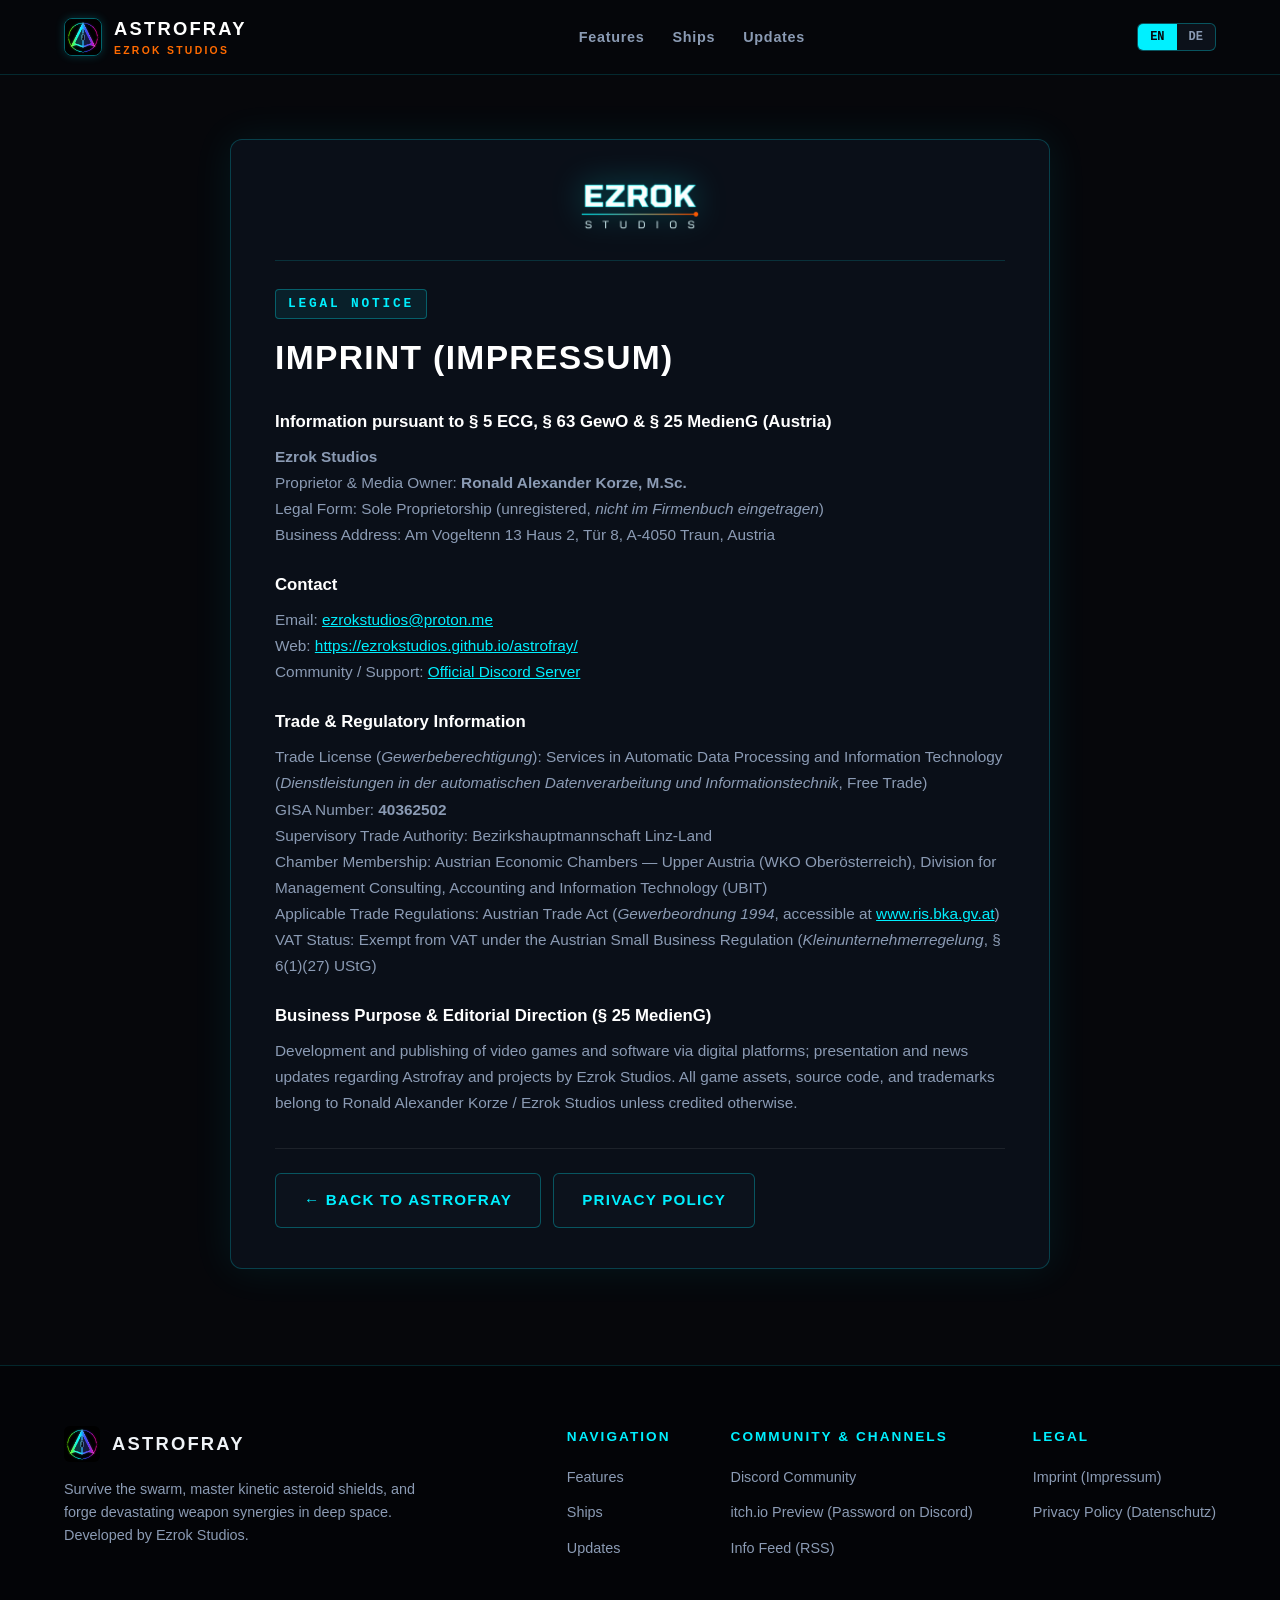
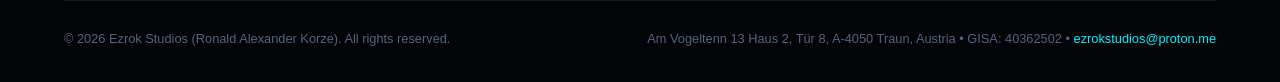
==== impressum.html @ 23296998 "update" ====
<!DOCTYPE html>
<html lang="en">
<head>
  <meta charset="UTF-8">
  <meta name="viewport" content="width=device-width, initial-scale=1.0">
  <title>Imprint (Impressum) | Astrofray — Ezrok Studios</title>

  <meta name="description" content="Legal Notice and Imprint (Impressum) for Astrofray and Ezrok Studios (Ronald Alexander Korze, M.Sc., Austria).">
  <meta name="author" content="Ezrok Studios">
  <meta name="robots" content="index, follow">
  <link rel="canonical" href="https://ezrokstudios.github.io/astrofray/impressum.html">
  <meta name="theme-color" content="#06070b">
  <meta name="color-scheme" content="dark">

  <meta http-equiv="Cache-Control" content="no-cache, no-store, must-revalidate">
  <meta http-equiv="Pragma" content="no-cache">
  <meta http-equiv="Expires" content="0">

  <link rel="icon" type="image/png" href="assets/favicon.png?v=0.4.3.2">
  <link rel="stylesheet" href="css/styles.css?v=0.4.3.2">
</head>
<body data-title-en="Imprint (Impressum) | Astrofray — Ezrok Studios" data-title-de="Impressum &amp; Offenlegung | Astrofray — Ezrok Studios">

  <div class="space-background"></div>
  <div class="grid-overlay"></div>

  <header class="navbar">
    <div class="container">
      <a href="index.html" class="nav-brand">
        <img src="assets/game-icon.png?v=0.4.3.2" alt="Astrofray Game Icon">
        <div class="brand-text">
          <span class="brand-title">Astrofray</span>
          <span class="brand-sub">Ezrok Studios</span>
        </div>
      </a>

      <nav aria-label="Main Navigation">
        <ul class="nav-links">
          <li><a href="index.html#features" data-i18n="nav_features">Features</a></li>
          <li><a href="index.html#ships" data-i18n="nav_ships">Ships</a></li>
          <li><a href="index.html#updates" data-i18n="nav_updates">Updates</a></li>
        </ul>
      </nav>

      <div class="nav-controls">
        <div class="lang-toggle" aria-label="Language selection">
          <button class="lang-btn active" data-lang="en">EN</button>
          <button class="lang-btn" data-lang="de">DE</button>
        </div>
      </div>
    </div>
  </header>

  <main class="legal-page">
    <div class="container">
      <div class="legal-card">
        <div class="legal-brand-header">
          <img src="assets/ezrok-studios-logo.png?v=0.4.3.2" alt="Ezrok Studios" class="legal-brand-logo">
        </div>

        <!-- English Imprint -->
        <article class="legal-doc" data-lang-block="en" lang="en">
          <div class="section-tag">Legal Notice</div>
          <h1>Imprint (Impressum)</h1>

          <h2>Information pursuant to § 5 ECG, § 63 GewO &amp; § 25 MedienG (Austria)</h2>
          <p><strong>Ezrok Studios</strong><br>
          Proprietor &amp; Media Owner: <strong>Ronald Alexander Korze, M.Sc.</strong><br>
          Legal Form: Sole Proprietorship (unregistered, <em>nicht im Firmenbuch eingetragen</em>)<br>
          Business Address: Am Vogeltenn 13 Haus 2, Tür 8, A-4050 Traun, Austria</p>

          <h2>Contact</h2>
          <p>Email: <a href="mailto:ezrokstudios@proton.me">ezrokstudios@proton.me</a><br>
          Web: <a href="https://ezrokstudios.github.io/astrofray/">https://ezrokstudios.github.io/astrofray/</a><br>
          Community / Support: <a href="https://discord.gg/pjmM7vmdB" target="_blank" rel="noopener">Official Discord Server</a></p>

          <h2>Trade &amp; Regulatory Information</h2>
          <p>Trade License (<em>Gewerbeberechtigung</em>): Services in Automatic Data Processing and Information Technology (<em>Dienstleistungen in der automatischen Datenverarbeitung und Informationstechnik</em>, Free Trade)<br>
          GISA Number: <strong>40362502</strong><br>
          Supervisory Trade Authority: Bezirkshauptmannschaft Linz-Land<br>
          Chamber Membership: Austrian Economic Chambers — Upper Austria (WKO Oberösterreich), Division for Management Consulting, Accounting and Information Technology (UBIT)<br>
          Applicable Trade Regulations: Austrian Trade Act (<em>Gewerbeordnung 1994</em>, accessible at <a href="https://www.ris.bka.gv.at" target="_blank" rel="noopener">www.ris.bka.gv.at</a>)<br>
          VAT Status: Exempt from VAT under the Austrian Small Business Regulation (<em>Kleinunternehmerregelung</em>, § 6(1)(27) UStG)</p>

          <h2>Business Purpose &amp; Editorial Direction (§ 25 MedienG)</h2>
          <p>Development and publishing of video games and software via digital platforms; presentation and news updates regarding Astrofray and projects by Ezrok Studios. All game assets, source code, and trademarks belong to Ronald Alexander Korze / Ezrok Studios unless credited otherwise.</p>

          <div class="legal-back-row">
            <a href="index.html" class="btn btn-outline">← Back to Astrofray</a>
            <a href="privacy.html" class="btn btn-outline">Privacy Policy</a>
          </div>
        </article>

        <!-- German Imprint -->
        <article class="legal-doc" data-lang-block="de" lang="de">
          <div class="section-tag">Rechtliche Angaben</div>
          <h1>Impressum &amp; Offenlegung</h1>

          <h2>Angaben gemäß § 5 ECG, § 63 GewO &amp; § 25 MedienG</h2>
          <p><strong>Ezrok Studios</strong><br>
          Inhaber, Medieninhaber &amp; Herausgeber: <strong>Ronald Alexander Korze, M.Sc.</strong><br>
          Rechtsform: Einzelunternehmen (nicht im Firmenbuch eingetragen)<br>
          Unternehmensstandort: Am Vogeltenn 13 Haus 2, Tür 8, A-4050 Traun, Österreich</p>

          <h2>Kontakt</h2>
          <p>E-Mail: <a href="mailto:ezrokstudios@proton.me">ezrokstudios@proton.me</a><br>
          Website: <a href="https://ezrokstudios.github.io/astrofray/">https://ezrokstudios.github.io/astrofray/</a><br>
          Community / Support: <a href="https://discord.gg/pjmM7vmdB" target="_blank" rel="noopener">Offizieller Discord-Server</a></p>

          <h2>Gewerbe- &amp; Aufsichtsdaten</h2>
          <p>Gewerbewortlaut: Dienstleistungen in der automatischen Datenverarbeitung und Informationstechnik (freies Gewerbe)<br>
          GISA-Zahl: <strong>40362502</strong><br>
          Zuständige Gewerbebehörde: Bezirkshauptmannschaft Linz-Land<br>
          Kammerzugehörigkeit: Wirtschaftskammer Oberösterreich (WKOÖ), Fachgruppe Unternehmensberatung, Buchhaltung und Informationstechnologie (UBIT)<br>
          Berufsrechtliche Vorschriften: Gewerbeordnung 1994 (abrufbar unter <a href="https://www.ris.bka.gv.at" target="_blank" rel="noopener">www.ris.bka.gv.at</a>)<br>
          Umsatzsteuer: Umsatzsteuerbefreit gemäß Kleinunternehmerregelung (§ 6 Abs. 1 Z 27 UStG)</p>

          <h2>Unternehmensgegenstand &amp; Blattlinie (§ 25 MedienG)</h2>
          <p>Entwicklung und Veröffentlichung (Publishing) von Computerspielen und Software über digitale Plattformen; Information und Präsentation rund um das Spiel Astrofray sowie Projekte von Ezrok Studios. Alle Inhalte, Code und Urheberrechte liegen bei Ronald Alexander Korze / Ezrok Studios, sofern nicht anders angegeben.</p>

          <div class="legal-back-row">
            <a href="index.html" class="btn btn-outline">← Zurück zu Astrofray</a>
            <a href="privacy.html" class="btn btn-outline">Datenschutzerklärung</a>
          </div>
        </article>
      </div>
    </div>
  </main>

  <footer class="footer">
    <div class="container">
      <div class="footer-top">
        <div class="footer-brand-info">
          <div class="footer-logo">
            <img src="assets/game-icon.png?v=0.4.3.2" alt="Astrofray Game Icon">
            <span class="brand-title">Astrofray</span>
          </div>
          <p class="footer-desc" data-i18n="footer_desc">
            Survive the swarm, master kinetic asteroid cover, and forge devastating weapon synergies in deep space. Developed by Ezrok Studios.
          </p>
        </div>

        <div class="footer-nav">
          <div>
            <div class="footer-col-title" data-i18n="footer_col_nav">Navigation</div>
            <ul class="footer-links">
              <li><a href="index.html#features" data-i18n="nav_features">Features</a></li>
              <li><a href="index.html#ships" data-i18n="nav_ships">Ships</a></li>
              <li><a href="index.html#updates" data-i18n="nav_updates">Updates</a></li>
            </ul>
          </div>

          <div>
            <div class="footer-col-title" data-i18n="footer_col_community">Community &amp; Channels</div>
            <ul class="footer-links">
              <li><a href="https://discord.gg/pjmM7vmdB" target="_blank" rel="noopener" data-i18n="footer_discord">Discord Community</a></li>
              <li><a href="https://ezrokstudios.itch.io/astrofray-preview" target="_blank" rel="noopener" data-i18n="footer_itch">itch.io Preview (Password on Discord)</a></li>
              <li><a href="feed.xml" target="_blank" rel="noopener" data-i18n="footer_feed">Info Feed (RSS)</a></li>
            </ul>
          </div>

          <div>
            <div class="footer-col-title" data-i18n="footer_col_legal">Legal</div>
            <ul class="footer-links">
              <li><a href="impressum.html" class="legal-trigger" data-i18n="footer_imprint">Imprint (Impressum)</a></li>
              <li><a href="privacy.html" class="legal-trigger" data-i18n="footer_privacy">Privacy Policy (Datenschutz)</a></li>
            </ul>
          </div>
        </div>
      </div>

      <div class="footer-bottom">
        <div>&copy; 2026 Ezrok Studios (Ronald Alexander Korze). <span data-i18n="footer_rights">All rights reserved.</span></div>
        <div>Am Vogeltenn 13 Haus 2, Tür 8, A-4050 Traun, Austria &bull; GISA: 40362502 &bull; <a href="mailto:ezrokstudios@proton.me" style="color: var(--neon-cyan); text-decoration: none;">ezrokstudios@proton.me</a></div>
      </div>
    </div>
  </footer>

  <script src="js/main.js?v=0.4.3.2"></script>
</body>
</html>
---- css/styles.css ----
/* ==========================================================================
   ASTROFRAY LANDING PAGE - HIGH-CONTRAST NEON-INDUSTRIAL THEME
   Ezrok Studios (c) 2026
   ========================================================================== */

:root {
  --bg-dark: #06070b;
  --bg-darker: #030407;
  --bg-card: rgba(12, 17, 28, 0.85);
  --bg-card-hover: rgba(18, 25, 42, 0.95);
  --panel-border: rgba(0, 240, 255, 0.22);
  --panel-border-hover: rgba(0, 240, 255, 0.6);
  --neon-cyan: #00f0ff;
  --neon-cyan-glow: rgba(0, 240, 255, 0.35);
  --neon-orange: #ff6a00;
  --neon-orange-glow: rgba(255, 106, 0, 0.35);
  --crimson: #ff2a5f;
  --crimson-glow: rgba(255, 42, 95, 0.35);
  --text-main: #f0f4f8;
  --text-muted: #8b9bb4;
  --text-dim: #54647c;
  --font-main: 'Segoe UI', -apple-system, BlinkMacSystemFont, Roboto, 'Helvetica Neue', Arial, sans-serif;
  --font-mono: 'Consolas', 'Courier New', monospace;
  --transition: all 0.25s cubic-bezier(0.16, 1, 0.3, 1);
}

/* Reset & Base */
*, *::before, *::after {
  box-sizing: border-box;
  margin: 0;
  padding: 0;
}

html {
  scroll-behavior: smooth;
  font-size: 16px;
  background-color: var(--bg-dark);
  overflow-x: hidden;
  max-width: 100%;
}

body {
  font-family: var(--font-main);
  background-color: var(--bg-dark);
  color: var(--text-main);
  line-height: 1.6;
  min-height: 100vh;
  overflow-x: hidden;
  max-width: 100%;
  position: relative;
  -webkit-font-smoothing: antialiased;
}

img {
  max-width: 100%;
  height: auto;
}

/* Cyber Space Backdrop */
.space-background {
  position: fixed;
  top: 0;
  left: 0;
  width: 100%;
  height: 100%;
  pointer-events: none;
  z-index: -1;
  background-image: 
    radial-gradient(circle at 50% 20%, rgba(0, 240, 255, 0.08) 0%, transparent 45%),
    radial-gradient(circle at 85% 65%, rgba(255, 106, 0, 0.06) 0%, transparent 40%),
    radial-gradient(circle at 15% 80%, rgba(255, 42, 95, 0.05) 0%, transparent 35%);
}

.grid-overlay {
  position: fixed;
  top: 0;
  left: 0;
  width: 100%;
  height: 100%;
  pointer-events: none;
  z-index: -1;
  background-size: 50px 50px;
  background-image: 
    linear-gradient(to right, rgba(0, 240, 255, 0.02) 1px, transparent 1px),
    linear-gradient(to bottom, rgba(0, 240, 255, 0.02) 1px, transparent 1px);
}

/* Container */
.container {
  width: 100%;
  max-width: 1200px;
  margin: 0 auto;
  padding: 0 24px;
}

/* Typography Helpers */
.neon-text-cyan {
  color: var(--neon-cyan);
  text-shadow: 0 0 12px var(--neon-cyan-glow);
}

.neon-text-orange {
  color: var(--neon-orange);
  text-shadow: 0 0 12px var(--neon-orange-glow);
}

.neon-text-crimson {
  color: var(--crimson);
  text-shadow: 0 0 12px var(--crimson-glow);
}

/* Accessibility & SEO */
.visually-hidden {
  position: absolute;
  width: 1px;
  height: 1px;
  padding: 0;
  margin: -1px;
  overflow: hidden;
  clip: rect(0, 0, 0, 0);
  white-space: nowrap;
  border: 0;
}

.section-header {
  text-align: center;
  margin-bottom: 56px;
}

.section-tag {
  display: inline-block;
  font-family: var(--font-mono);
  font-size: 0.8rem;
  font-weight: 700;
  letter-spacing: 0.22em;
  text-transform: uppercase;
  color: var(--neon-cyan);
  margin-bottom: 12px;
  padding: 4px 12px;
  background: rgba(0, 240, 255, 0.08);
  border: 1px solid rgba(0, 240, 255, 0.3);
  border-radius: 4px;
}

.section-title {
  font-size: clamp(1.4rem, 4.5vw, 2.6rem);
  font-weight: 900;
  text-transform: uppercase;
  letter-spacing: 0.05em;
  color: #fff;
  margin-bottom: 16px;
  overflow-wrap: break-word;
  hyphens: auto;
}

.section-desc {
  color: var(--text-muted);
  max-width: 680px;
  margin: 0 auto;
  font-size: 1.05rem;
}

/* Buttons & CTAs */
.btn {
  display: inline-flex;
  align-items: center;
  justify-content: center;
  gap: 10px;
  font-family: var(--font-main);
  font-weight: 700;
  font-size: 0.95rem;
  letter-spacing: 0.08em;
  text-transform: uppercase;
  text-decoration: none;
  padding: 14px 28px;
  border-radius: 6px;
  transition: var(--transition);
  cursor: pointer;
  border: 1px solid transparent;
}

.btn-primary {
  background: var(--neon-cyan);
  color: #04070c;
  box-shadow: 0 0 20px var(--neon-cyan-glow);
}

.btn-primary:hover {
  background: #4df5ff;
  transform: translateY(-2px);
  box-shadow: 0 0 30px rgba(0, 240, 255, 0.75);
}

.btn-secondary {
  background: rgba(255, 106, 0, 0.12);
  color: var(--neon-orange);
  border-color: var(--neon-orange);
  box-shadow: 0 0 16px rgba(255, 106, 0, 0.15);
}

.btn-secondary:hover {
  background: rgba(255, 106, 0, 0.22);
  color: #ffa154;
  transform: translateY(-2px);
  box-shadow: 0 0 24px var(--neon-orange-glow);
}

.btn-outline {
  background: rgba(14, 20, 32, 0.6);
  color: var(--text-main);
  border-color: rgba(0, 240, 255, 0.3);
}

.btn-outline:hover {
  border-color: var(--neon-cyan);
  color: var(--neon-cyan);
  background: rgba(0, 240, 255, 0.08);
  transform: translateY(-2px);
}

/* Header & Navbar */
.navbar {
  position: sticky;
  top: 0;
  z-index: 100;
  background: rgba(6, 7, 11, 0.88);
  backdrop-filter: blur(12px);
  border-bottom: 1px solid rgba(0, 240, 255, 0.15);
  padding: 14px 0;
}

.navbar .container {
  display: flex;
  align-items: center;
  justify-content: space-between;
  gap: 16px;
}

.nav-brand {
  display: flex;
  align-items: center;
  gap: 12px;
  text-decoration: none;
  color: #fff;
  min-width: 0;
  flex-shrink: 1;
}

.nav-brand img {
  width: 38px;
  height: 38px;
  border-radius: 8px;
  border: 1px solid rgba(0, 240, 255, 0.4);
  box-shadow: 0 0 10px rgba(0, 240, 255, 0.2);
  flex-shrink: 0;
}

.brand-text {
  display: flex;
  flex-direction: column;
  min-width: 0;
}

.brand-title {
  font-size: 1.15rem;
  font-weight: 900;
  letter-spacing: 0.12em;
  text-transform: uppercase;
  white-space: nowrap;
}

.brand-sub {
  font-size: 0.65rem;
  letter-spacing: 0.22em;
  color: var(--neon-orange);
  text-transform: uppercase;
  font-weight: 700;
  white-space: nowrap;
}

.nav-links {
  display: flex;
  align-items: center;
  gap: 28px;
  list-style: none;
}

.nav-links a {
  text-decoration: none;
  color: var(--text-muted);
  font-size: 0.9rem;
  font-weight: 600;
  letter-spacing: 0.05em;
  transition: var(--transition);
}

.nav-links a:hover {
  color: var(--neon-cyan);
}

.nav-controls {
  display: flex;
  align-items: center;
  gap: 14px;
  flex-shrink: 0;
}

/* Language Toggle */
.lang-toggle {
  display: flex;
  background: rgba(14, 20, 32, 0.8);
  border: 1px solid rgba(0, 240, 255, 0.3);
  border-radius: 6px;
  overflow: hidden;
  flex-shrink: 0;
}

.lang-btn {
  background: transparent;
  border: none;
  color: var(--text-muted);
  padding: 6px 12px;
  font-size: 0.75rem;
  font-weight: 700;
  cursor: pointer;
  transition: var(--transition);
  font-family: var(--font-mono);
}

.lang-btn.active {
  background: var(--neon-cyan);
  color: #04070c;
}

.lang-btn:hover:not(.active) {
  color: #fff;
  background: rgba(0, 240, 255, 0.1);
}

/* HERO SECTION */
.hero {
  padding: 90px 0 110px;
  text-align: center;
  position: relative;
}

/* =========================================================================
   Real-Time Procedural Neon Logo (WebGL Canvas running In-Game URP Shader)
   ========================================================================= */
.hero-logo-wrapper {
  margin: 0 auto 20px auto;
  max-width: 680px;
  width: 94%;
  display: flex;
  justify-content: center;
  align-items: center;
  cursor: pointer;
  user-select: none;
  transition: transform 0.35s cubic-bezier(0.16, 1, 0.3, 1), filter 0.35s ease;
  position: relative;
}

.hero-logo-wrapper:hover {
  transform: scale(1.025);
}

.astrofray-logo-canvas {
  width: 100%;
  max-width: 680px;
  height: auto;
  display: block;
  margin: 0 auto;
  filter: drop-shadow(0 0 24px rgba(0, 240, 255, 0.35));
  transition: filter 0.3s ease;
}

.hero-logo-wrapper:hover .astrofray-logo-canvas {
  filter: drop-shadow(0 0 36px rgba(0, 240, 255, 0.65)) drop-shadow(0 0 55px rgba(255, 0, 170, 0.5));
}

.astrofray-logo-fallback {
  width: 100%;
  max-width: 640px;
  height: auto;
  display: block;
  margin: 0 auto;
  filter: drop-shadow(0 0 25px rgba(0, 240, 255, 0.45));
}


.hero-status-pill {
  display: inline-flex;
  align-items: center;
  gap: 8px;
  background: rgba(255, 106, 0, 0.12);
  border: 1px solid var(--neon-orange);
  color: var(--neon-orange);
  padding: 8px 20px;
  border-radius: 999px;
  font-size: 0.85rem;
  font-weight: 700;
  letter-spacing: 0.15em;
  text-transform: uppercase;
  margin-bottom: 24px;
  box-shadow: 0 0 15px rgba(255, 106, 0, 0.2);
}

.pulse-dot {
  width: 8px;
  height: 8px;
  border-radius: 50%;
  background: var(--neon-orange);
  box-shadow: 0 0 8px var(--neon-orange);
  animation: pulseDot 1.5s infinite;
}

@keyframes pulseDot {
  0%, 100% { opacity: 1; transform: scale(1); }
  50% { opacity: 0.4; transform: scale(0.8); }
}

.hero-slogan {
  font-size: clamp(1.6rem, 5vw, 3.4rem);
  font-weight: 900;
  line-height: 1.15;
  letter-spacing: 0.04em;
  text-transform: uppercase;
  color: #fff;
  max-width: 920px;
  margin: 0 auto 24px auto;
  text-shadow: 0 0 25px rgba(0, 240, 255, 0.4);
  overflow-wrap: break-word;
}

.hero-subtitle {
  font-size: clamp(1.05rem, 2vw, 1.3rem);
  color: var(--text-muted);
  max-width: 740px;
  margin: 0 auto 44px auto;
  line-height: 1.65;
}

.hero-actions {
  display: flex;
  justify-content: center;
  gap: 20px;
  flex-wrap: wrap;
}

.hero-note {
  margin-top: 18px;
  font-size: 0.88rem;
  color: var(--text-muted);
  letter-spacing: 0.02em;
}

.hero-note a {
  color: var(--neon-cyan);
  text-decoration: underline;
  font-weight: 600;
  transition: var(--transition);
}

.hero-note a:hover {
  color: #fff;
  text-shadow: 0 0 10px var(--neon-cyan);
}

/* SECTION: USPs & GAMEPLAY DEPTH */
.features-section {
  padding: 100px 0;
  border-top: 1px solid rgba(0, 240, 255, 0.1);
  position: relative;
}

.features-grid {
  display: grid;
  grid-template-columns: repeat(2, 1fr);
  gap: 32px;
  margin-bottom: 64px;
}

.feature-card {
  background: var(--bg-card);
  border: 1px solid var(--panel-border);
  border-radius: 12px;
  padding: 36px;
  position: relative;
  overflow: hidden;
  transition: var(--transition);
  display: flex;
  flex-direction: column;
}

.feature-card::before {
  content: '';
  position: absolute;
  top: 0;
  left: 0;
  width: 4px;
  height: 100%;
  background: var(--neon-cyan);
  opacity: 0.6;
  transition: var(--transition);
}

.feature-card.orange::before {
  background: var(--neon-orange);
}

.feature-card.crimson::before {
  background: var(--crimson);
}

.feature-card:hover {
  background: var(--bg-card-hover);
  border-color: var(--panel-border-hover);
  transform: translateY(-4px);
  box-shadow: 0 10px 30px rgba(0, 240, 255, 0.12);
}

.feature-card.orange:hover {
  box-shadow: 0 10px 30px rgba(255, 106, 0, 0.12);
}

.feature-card.crimson:hover {
  box-shadow: 0 10px 30px rgba(255, 42, 95, 0.12);
}

.feature-header {
  display: flex;
  align-items: center;
  gap: 16px;
  margin-bottom: 18px;
}

.feature-icon-badge {
  width: 48px;
  height: 48px;
  border-radius: 8px;
  background: rgba(0, 240, 255, 0.1);
  border: 1px solid rgba(0, 240, 255, 0.3);
  display: flex;
  align-items: center;
  justify-content: center;
  font-size: 1.4rem;
  color: var(--neon-cyan);
}

.feature-card.orange .feature-icon-badge {
  background: rgba(255, 106, 0, 0.1);
  border-color: rgba(255, 106, 0, 0.3);
  color: var(--neon-orange);
}

.feature-card.crimson .feature-icon-badge {
  background: rgba(255, 42, 95, 0.1);
  border-color: rgba(255, 42, 95, 0.3);
  color: var(--crimson);
}

.feature-title {
  font-size: 1.35rem;
  font-weight: 800;
  text-transform: uppercase;
  letter-spacing: 0.04em;
  color: #fff;
}

.feature-text {
  color: var(--text-muted);
  font-size: 0.98rem;
  line-height: 1.65;
  margin-bottom: 20px;
}

.feature-specs {
  margin-top: auto;
  display: flex;
  flex-wrap: wrap;
  gap: 8px;
}

.spec-chip {
  font-family: var(--font-mono);
  font-size: 0.75rem;
  padding: 4px 10px;
  border-radius: 4px;
  background: rgba(255, 255, 255, 0.05);
  border: 1px solid rgba(255, 255, 255, 0.12);
  color: var(--text-muted);
}

/* SHIP HULL SHOWCASE SUB-SECTION */
.ships-showcase {
  background: rgba(10, 14, 22, 0.7);
  border: 1px solid var(--panel-border);
  border-radius: 12px;
  padding: 48px 32px;
}

.ships-grid {
  display: grid;
  grid-template-columns: repeat(3, 1fr);
  gap: 24px;
  margin-top: 36px;
}

.ship-card {
  background: rgba(6, 8, 14, 0.8);
  border: 1px solid rgba(0, 240, 255, 0.2);
  border-radius: 10px;
  padding: 28px 24px;
  text-align: center;
  transition: var(--transition);
  position: relative;
  display: flex;
  flex-direction: column;
}

.ship-card:hover {
  border-color: var(--neon-cyan);
  transform: translateY(-4px);
  box-shadow: 0 8px 24px rgba(0, 240, 255, 0.15);
}

.ship-visual-wrap {
  height: 140px;
  display: flex;
  align-items: center;
  justify-content: center;
  margin-bottom: 20px;
  position: relative;
}

.ship-visual-wrap img {
  max-height: 120px;
  max-width: 100%;
  filter: drop-shadow(0 0 15px rgba(0, 240, 255, 0.3));
  transition: var(--transition);
}

.ship-card:hover .ship-visual-wrap img {
  transform: scale(1.08);
  filter: drop-shadow(0 0 22px rgba(0, 240, 255, 0.6));
}

.ship-name {
  font-size: 1.25rem;
  font-weight: 800;
  text-transform: uppercase;
  letter-spacing: 0.05em;
  margin-bottom: 6px;
  color: #fff;
}

.ship-archetype {
  font-size: 0.8rem;
  font-weight: 700;
  color: var(--neon-cyan);
  letter-spacing: 0.1em;
  text-transform: uppercase;
  margin-bottom: 14px;
}

/* SECTION: DEVLOG & UPDATES FEED */
.updates-section {
  padding: 100px 0;
  border-top: 1px solid rgba(0, 240, 255, 0.1);
  position: relative;
}

.section-header-row {
  display: flex;
  justify-content: space-between;
  align-items: flex-end;
  gap: 24px;
  margin-bottom: 48px;
  flex-wrap: wrap;
}

.subscribe-cta-btn {
  display: inline-flex;
  align-items: center;
  gap: 10px;
  padding: 12px 24px;
  font-size: 0.9rem;
  border-color: var(--neon-cyan);
  color: var(--neon-cyan);
  transition: var(--transition);
}

.subscribe-cta-btn:hover {
  background: rgba(0, 240, 255, 0.15);
  box-shadow: 0 0 20px rgba(0, 240, 255, 0.4);
}

.feed-pulse-icon {
  font-size: 1.1rem;
}

.updates-grid {
  display: grid;
  grid-template-columns: repeat(2, 1fr);
  gap: 32px;
}

.update-card {
  background: var(--bg-card);
  border: 1px solid var(--panel-border);
  border-radius: 12px;
  padding: 32px;
  display: flex;
  flex-direction: column;
  transition: var(--transition);
  position: relative;
  overflow: hidden;
}

.update-card:hover {
  border-color: var(--neon-cyan);
  box-shadow: 0 0 30px rgba(0, 240, 255, 0.15);
  transform: translateY(-2px);
}

.update-meta {
  display: flex;
  align-items: center;
  justify-content: space-between;
  margin-bottom: 16px;
}

.update-badge {
  font-family: var(--font-mono);
  font-size: 0.75rem;
  font-weight: 700;
  padding: 3px 10px;
  border-radius: 4px;
  background: rgba(0, 240, 255, 0.12);
  color: var(--neon-cyan);
  border: 1px solid rgba(0, 240, 255, 0.4);
  letter-spacing: 0.05em;
}

.update-date {
  font-family: var(--font-mono);
  font-size: 0.8rem;
  color: var(--text-dim);
}

.update-headline {
  font-size: 1.25rem;
  font-weight: 800;
  color: #fff;
  margin-bottom: 12px;
  line-height: 1.35;
}

.update-summary {
  font-size: 0.95rem;
  color: var(--text-muted);
  line-height: 1.6;
  margin-bottom: 24px;
  flex-grow: 1;
}

/* SUBSCRIBE MODAL CHANNELS */
.subscribe-channel-card {
  background: rgba(6, 8, 14, 0.8);
  border: 1px solid rgba(0, 240, 255, 0.18);
  border-radius: 8px;
  padding: 18px 20px;
  margin-bottom: 16px;
  transition: var(--transition);
}

.subscribe-channel-card:hover {
  border-color: var(--neon-cyan);
}

.sub-channel-header {
  display: flex;
  align-items: flex-start;
  gap: 14px;
}

.sub-channel-icon {
  font-size: 1.5rem;
  line-height: 1;
}

.sub-channel-title {
  font-weight: 800;
  color: #fff;
  font-size: 0.95rem;
  margin-bottom: 4px;
}

.sub-channel-desc {
  font-size: 0.82rem;
  color: var(--text-muted);
  line-height: 1.45;
}

.sub-copy-wrap {
  display: flex;
  gap: 8px;
  margin-top: 12px;
}

.sub-feed-input {
  flex-grow: 1;
  background: #040609;
  border: 1px solid rgba(0, 240, 255, 0.3);
  color: var(--neon-cyan);
  padding: 8px 12px;
  border-radius: 6px;
  font-family: var(--font-mono);
  font-size: 0.78rem;
  outline: none;
}

.sub-copy-btn {
  padding: 8px 16px;
  font-size: 0.8rem;
  flex-shrink: 0;
}

/* HUD SUBSCRIPTION TOAST */
.feed-toast {
  position: fixed;
  bottom: 24px;
  right: 24px;
  z-index: 990;
  max-width: 380px;
  background: rgba(13, 18, 28, 0.96);
  border: 1px solid var(--neon-cyan);
  box-shadow: 0 0 25px rgba(0, 240, 255, 0.3);
  border-radius: 10px;
  padding: 14px 18px;
  display: flex;
  align-items: center;
  gap: 14px;
  backdrop-filter: blur(10px);
  transform: translateY(140%);
  opacity: 0;
  pointer-events: none;
  transition: transform 0.4s cubic-bezier(0.16, 1, 0.3, 1), opacity 0.4s ease;
}

.feed-toast.visible {
  transform: translateY(0);
  opacity: 1;
  pointer-events: auto;
}

.feed-toast-icon {
  font-size: 1.4rem;
  flex-shrink: 0;
}

.feed-toast-content {
  flex-grow: 1;
}

.feed-toast-title {
  font-size: 0.85rem;
  font-weight: 800;
  color: #fff;
  letter-spacing: 0.04em;
  text-transform: uppercase;
  margin-bottom: 2px;
}

.feed-toast-desc {
  font-size: 0.75rem;
  color: var(--text-muted);
  line-height: 1.35;
}

.feed-toast-actions {
  display: flex;
  align-items: center;
  gap: 8px;
  flex-shrink: 0;
}

.feed-toast-btn {
  background: var(--neon-cyan);
  color: #040609;
  border: none;
  padding: 6px 12px;
  border-radius: 5px;
  font-size: 0.75rem;
  font-weight: 800;
  letter-spacing: 0.05em;
  text-transform: uppercase;
  cursor: pointer;
  transition: var(--transition);
  font-family: inherit;
}

.feed-toast-btn:hover {
  background: #fff;
  box-shadow: 0 0 10px #fff;
}

.feed-toast-dismiss {
  background: none;
  border: none;
  color: var(--text-dim);
  font-size: 1.3rem;
  cursor: pointer;
  line-height: 1;
  padding: 0 4px;
  transition: var(--transition);
}

.feed-toast-dismiss:hover {
  color: #fff;
}

/* FOOTER & LEGAL */
.footer {
  background: var(--bg-darker);
  border-top: 1px solid rgba(0, 240, 255, 0.15);
  padding: 60px 0 32px;
}

.footer-top {
  display: flex;
  justify-content: space-between;
  align-items: flex-start;
  flex-wrap: wrap;
  gap: 40px;
  padding-bottom: 40px;
  border-bottom: 1px solid rgba(255, 255, 255, 0.08);
}

.footer-brand-info {
  max-width: 360px;
}

.footer-logo {
  display: flex;
  align-items: center;
  gap: 12px;
  margin-bottom: 16px;
}

.footer-logo img {
  width: 36px;
  height: 36px;
  border-radius: 6px;
}

.footer-desc {
  font-size: 0.9rem;
  color: var(--text-muted);
  line-height: 1.6;
}

.footer-studio-badge {
  margin-top: 24px;
  display: flex;
  flex-direction: column;
  gap: 8px;
}

.studio-badge-label {
  font-family: var(--font-mono);
  font-size: 0.68rem;
  font-weight: 700;
  letter-spacing: 0.16em;
  color: var(--neon-cyan);
  opacity: 0.85;
}

.studio-logo-wrap {
  display: inline-block;
  line-height: 0;
  width: fit-content;
}

.footer-studio-img {
  height: 40px;
  width: auto;
  max-width: 100%;
  object-fit: contain;
  filter: drop-shadow(0 0 12px rgba(0, 240, 255, 0.25));
  user-select: none;
}

.footer-nav {
  display: flex;
  gap: 60px;
  flex-wrap: wrap;
}

.footer-col-title {
  font-size: 0.85rem;
  font-weight: 700;
  letter-spacing: 0.15em;
  text-transform: uppercase;
  color: var(--neon-cyan);
  margin-bottom: 16px;
}

.footer-links {
  list-style: none;
  display: flex;
  flex-direction: column;
  gap: 10px;
}

.footer-links a, .legal-trigger, .coming-soon-btn {
  text-decoration: none;
  color: var(--text-muted);
  font-size: 0.9rem;
  transition: var(--transition);
  background: none;
  border: none;
  padding: 0;
  text-align: left;
  cursor: pointer;
  font-family: inherit;
}

.footer-links a:hover, .legal-trigger:hover, .coming-soon-btn:hover {
  color: var(--neon-cyan);
}

.footer-bottom {
  display: flex;
  justify-content: space-between;
  align-items: center;
  padding-top: 28px;
  font-size: 0.8rem;
  color: var(--text-dim);
  flex-wrap: wrap;
  gap: 16px;
}

/* MODAL OVERLAY & CARD */
.modal-overlay {
  position: fixed;
  top: 0;
  left: 0;
  width: 100%;
  height: 100%;
  background: rgba(4, 6, 10, 0.88);
  backdrop-filter: blur(12px);
  z-index: 1000;
  display: flex;
  align-items: center;
  justify-content: center;
  padding: 24px;
  opacity: 0;
  pointer-events: none;
  transition: opacity 0.25s ease;
}

.modal-overlay.open {
  opacity: 1;
  pointer-events: auto;
}

.modal-card {
  background: #0d121c;
  border: 1px solid var(--neon-cyan);
  box-shadow: 0 0 50px rgba(0, 240, 255, 0.25);
  border-radius: 12px;
  max-width: 620px;
  width: 100%;
  max-height: 85vh;
  display: flex;
  flex-direction: column;
  overflow: hidden;
  animation: modalPop 0.25s cubic-bezier(0.16, 1, 0.3, 1);
}

@keyframes modalPop {
  0% { transform: scale(0.95); opacity: 0; }
  100% { transform: scale(1); opacity: 1; }
}

.modal-header {
  display: flex;
  justify-content: space-between;
  align-items: center;
  padding: 20px 28px;
  border-bottom: 1px solid rgba(0, 240, 255, 0.2);
  background: rgba(6, 8, 14, 0.85);
}

.modal-title {
  font-size: 1.25rem;
  font-weight: 800;
  color: #fff;
  text-transform: uppercase;
  letter-spacing: 0.05em;
}

.modal-close {
  background: none;
  border: none;
  color: var(--text-muted);
  font-size: 1.6rem;
  cursor: pointer;
  transition: var(--transition);
  line-height: 1;
}

.modal-close:hover {
  color: var(--neon-cyan);
}

.modal-body {
  padding: 28px;
  overflow-y: auto;
  color: var(--text-muted);
  font-size: 0.95rem;
  line-height: 1.65;
}

.modal-body h4 {
  color: #fff;
  margin: 20px 0 8px 0;
  font-size: 1.05rem;
}

.modal-body h4:first-child {
  margin-top: 0;
}

.modal-body a {
  color: var(--neon-cyan);
}

.modal-actions {
  margin-top: 24px;
  display: flex;
  gap: 14px;
  justify-content: flex-end;
}

/* STANDALONE LEGAL PAGES (impressum.html, privacy.html) */
html[data-js-lang="en"] [data-lang-block="de"],
html[data-js-lang="de"] [data-lang-block="en"] {
  display: none;
}

.legal-page {
  padding: 64px 0 96px;
}

.legal-card {
  max-width: 820px;
  margin: 0 auto;
  background: var(--bg-card);
  border: 1px solid var(--panel-border);
  border-radius: 12px;
  padding: 40px 44px;
  box-shadow: 0 0 40px rgba(0, 240, 255, 0.08);
}

.legal-brand-header {
  text-align: center;
  margin-bottom: 28px;
  padding-bottom: 20px;
  border-bottom: 1px solid rgba(0, 240, 255, 0.15);
}

.legal-brand-logo {
  max-height: 52px;
  width: auto;
  filter: drop-shadow(0 0 16px rgba(0, 240, 255, 0.35));
}

.legal-doc + .legal-doc {
  margin-top: 48px;
  padding-top: 36px;
  border-top: 1px solid rgba(0, 240, 255, 0.2);
}

.legal-doc h1 {
  font-size: clamp(1.5rem, 3.5vw, 2.1rem);
  font-weight: 900;
  color: #fff;
  text-transform: uppercase;
  letter-spacing: 0.04em;
  margin-bottom: 24px;
}

.legal-doc h2 {
  font-size: 1.05rem;
  font-weight: 800;
  color: #fff;
  margin: 24px 0 8px 0;
}

.legal-doc p {
  color: var(--text-muted);
  font-size: 0.96rem;
  line-height: 1.7;
  margin-bottom: 12px;
}

.legal-doc a {
  color: var(--neon-cyan);
}

.legal-doc code {
  font-family: var(--font-mono);
  font-size: 0.85em;
  color: var(--neon-cyan);
}

.legal-back-row {
  margin-top: 32px;
  padding-top: 24px;
  border-top: 1px solid rgba(255, 255, 255, 0.08);
  display: flex;
  flex-wrap: wrap;
  gap: 12px;
}

/* RESPONSIVE BREAKPOINTS */
@media (max-width: 992px) {
  .features-grid {
    grid-template-columns: 1fr;
  }
  .ships-grid {
    grid-template-columns: 1fr;
  }
  .updates-grid {
    grid-template-columns: 1fr;
  }
}

@media (max-width: 768px) {
  .nav-links {
    display: none;
  }
  .hero {
    padding: 60px 0 80px;
  }
  .hero-actions {
    flex-direction: column;
  }
  .hero-actions .btn {
    width: 100%;
  }
  .footer-top {
    flex-direction: column;
  }
  .footer-nav {
    gap: 32px;
  }
}

@media (max-width: 480px) {
  .container {
    padding: 0 16px;
  }
  .brand-title {
    font-size: 0.95rem;
    letter-spacing: 0.08em;
  }
  .brand-sub {
    font-size: 0.58rem;
    letter-spacing: 0.14em;
  }
  .nav-brand img {
    width: 32px;
    height: 32px;
  }
  .lang-btn {
    padding: 5px 10px;
    font-size: 0.7rem;
  }
  .hero-status-pill {
    font-size: 0.7rem;
    padding: 4px 12px;
  }
  .modal-overlay {
    padding: 12px;
  }
  .modal-header {
    padding: 16px 20px;
  }
  .modal-body {
    padding: 20px;
  }
}
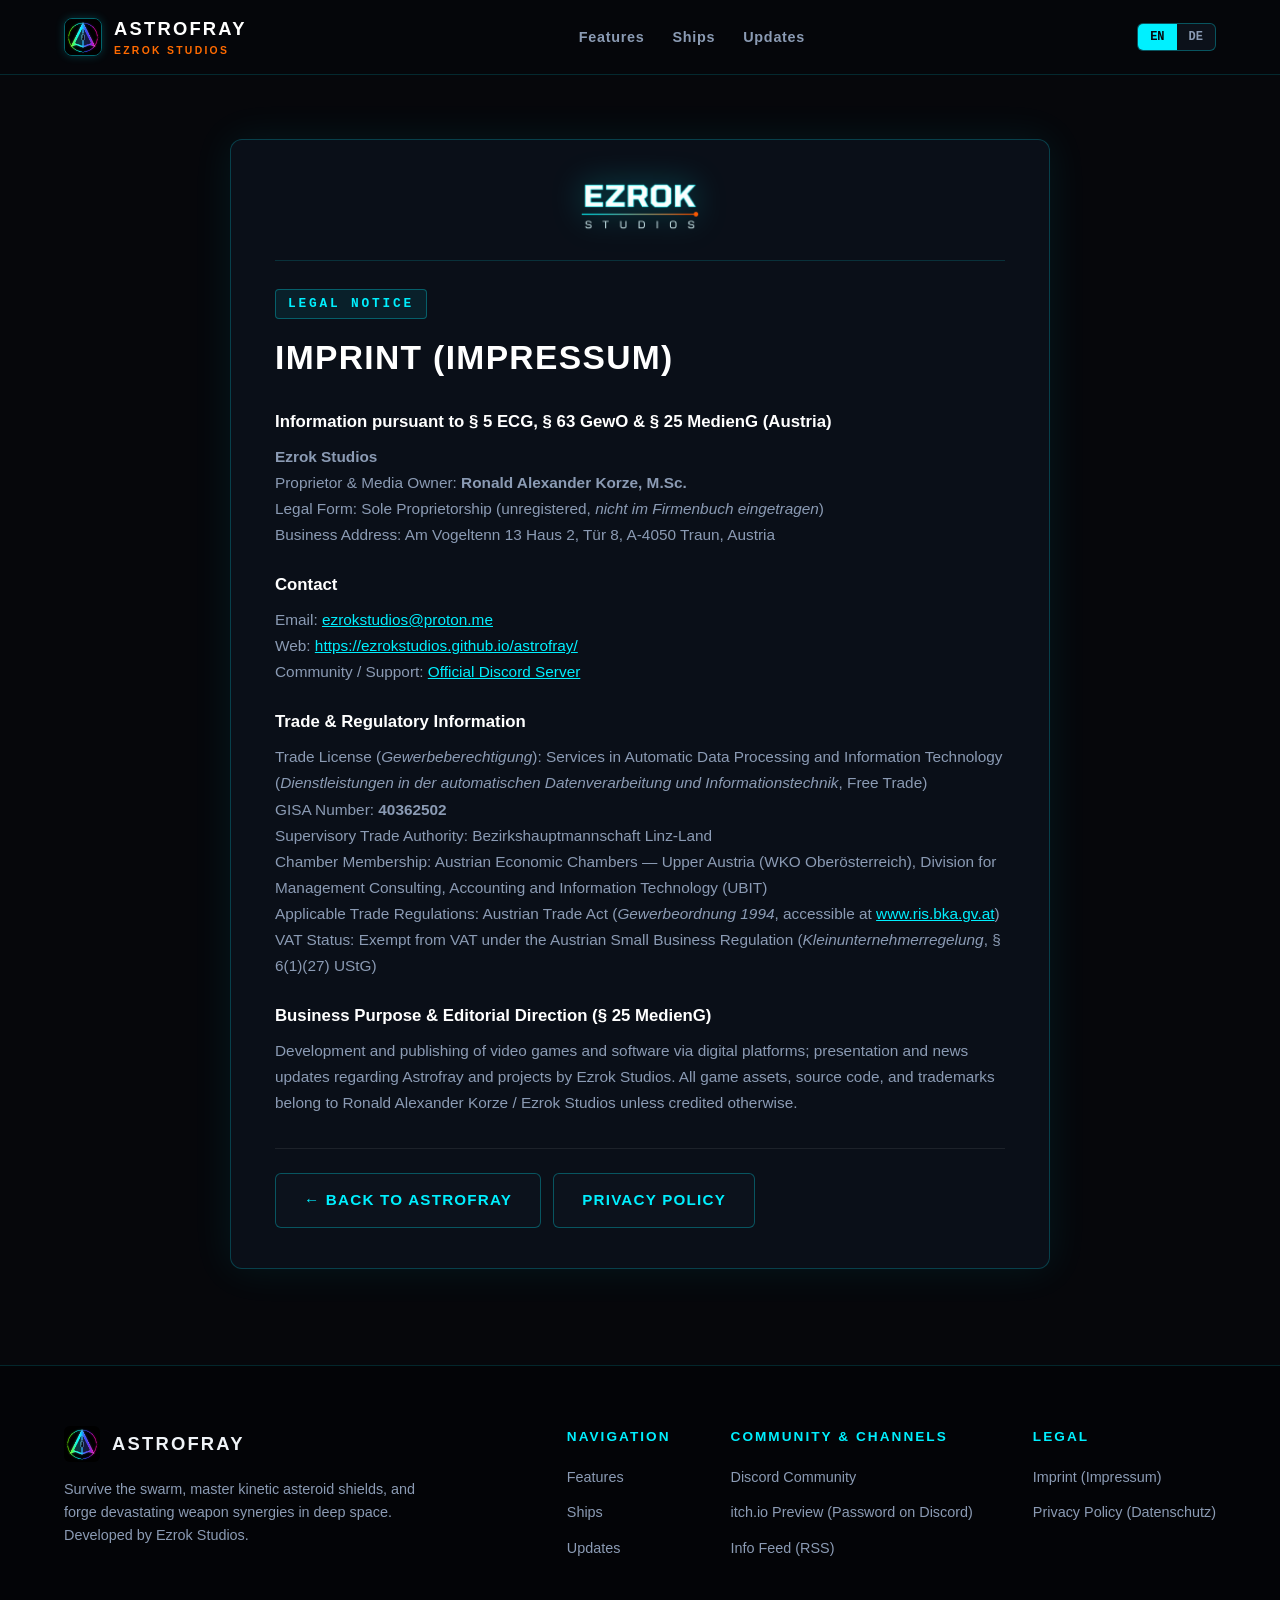
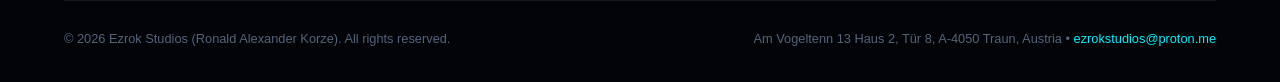
==== commit 3936ef95: "update" ====
--- a/impressum.html
+++ b/impressum.html
@@ -171,7 +171,7 @@
 
       <div class="footer-bottom">
         <div>&copy; 2026 Ezrok Studios (Ronald Alexander Korze). <span data-i18n="footer_rights">All rights reserved.</span></div>
-        <div>Am Vogeltenn 13 Haus 2, Tür 8, A-4050 Traun, Austria &bull; GISA: 40362502 &bull; <a href="mailto:ezrokstudios@proton.me" style="color: var(--neon-cyan); text-decoration: none;">ezrokstudios@proton.me</a></div>
+        <div>Am Vogeltenn 13 Haus 2, Tür 8, A-4050 Traun, Austria &bull; <a href="mailto:ezrokstudios@proton.me" style="color: var(--neon-cyan); text-decoration: none;">ezrokstudios@proton.me</a></div>
       </div>
     </div>
   </footer>
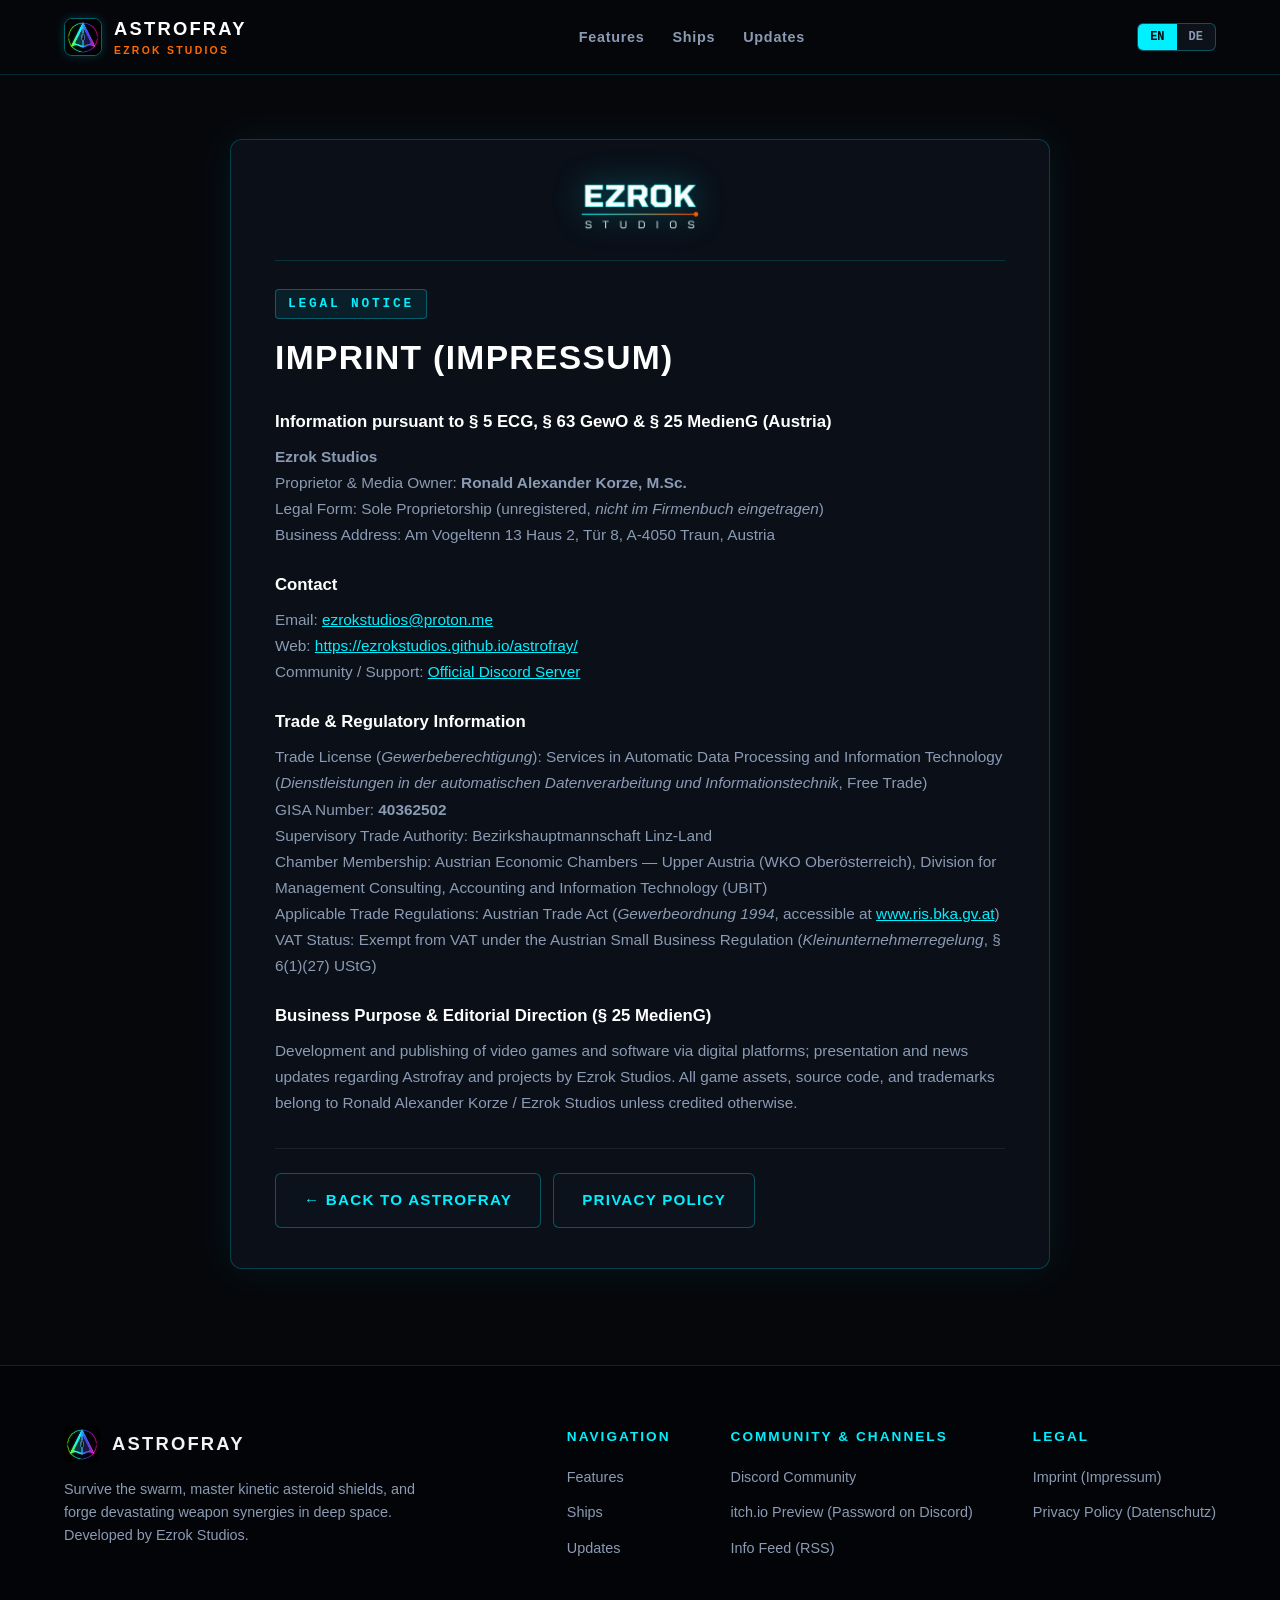
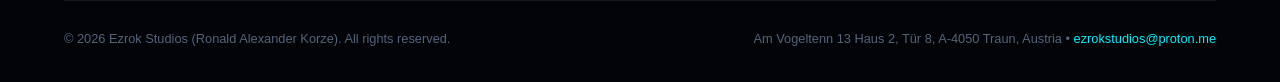
==== commit f52ad769: "update" ====
--- a/impressum.html
+++ b/impressum.html
@@ -16,8 +16,12 @@
   <meta http-equiv="Pragma" content="no-cache">
   <meta http-equiv="Expires" content="0">
 
-  <link rel="icon" type="image/png" href="assets/favicon.png?v=0.4.3.2">
-  <link rel="stylesheet" href="css/styles.css?v=0.4.3.2">
+  <link rel="icon" href="favicon.ico?v=0.4.4-seo1" sizes="any">
+  <link rel="icon" type="image/png" sizes="48x48" href="assets/favicon-48.png?v=0.4.4-seo1">
+  <link rel="icon" type="image/png" sizes="96x96" href="assets/favicon.png?v=0.4.4-seo1">
+  <link rel="icon" type="image/png" sizes="192x192" href="assets/favicon-192.png?v=0.4.4-seo1">
+  <link rel="apple-touch-icon" sizes="180x180" href="assets/apple-touch-icon.png?v=0.4.4-seo1">
+  <link rel="stylesheet" href="css/styles.css?v=0.4.4-seo1">
 </head>
 <body data-title-en="Imprint (Impressum) | Astrofray — Ezrok Studios" data-title-de="Impressum &amp; Offenlegung | Astrofray — Ezrok Studios">
 
@@ -27,7 +31,7 @@
   <header class="navbar">
     <div class="container">
       <a href="index.html" class="nav-brand">
-        <img src="assets/game-icon.png?v=0.4.3.2" alt="Astrofray Game Icon">
+        <img src="assets/game-icon.png?v=0.4.4-seo1" alt="Astrofray Game Icon">
         <div class="brand-text">
           <span class="brand-title">Astrofray</span>
           <span class="brand-sub">Ezrok Studios</span>
@@ -55,7 +59,7 @@
     <div class="container">
       <div class="legal-card">
         <div class="legal-brand-header">
-          <img src="assets/ezrok-studios-logo.png?v=0.4.3.2" alt="Ezrok Studios" class="legal-brand-logo">
+          <img src="assets/ezrok-studios-logo.png?v=0.4.4-seo1" alt="Ezrok Studios" class="legal-brand-logo">
         </div>
 
         <!-- English Imprint -->
@@ -132,7 +136,7 @@
       <div class="footer-top">
         <div class="footer-brand-info">
           <div class="footer-logo">
-            <img src="assets/game-icon.png?v=0.4.3.2" alt="Astrofray Game Icon">
+            <img src="assets/game-icon.png?v=0.4.4-seo1" alt="Astrofray Game Icon">
             <span class="brand-title">Astrofray</span>
           </div>
           <p class="footer-desc" data-i18n="footer_desc">
@@ -176,6 +180,6 @@
     </div>
   </footer>
 
-  <script src="js/main.js?v=0.4.3.2"></script>
+  <script src="js/main.js?v=0.4.4-seo1"></script>
 </body>
 </html>
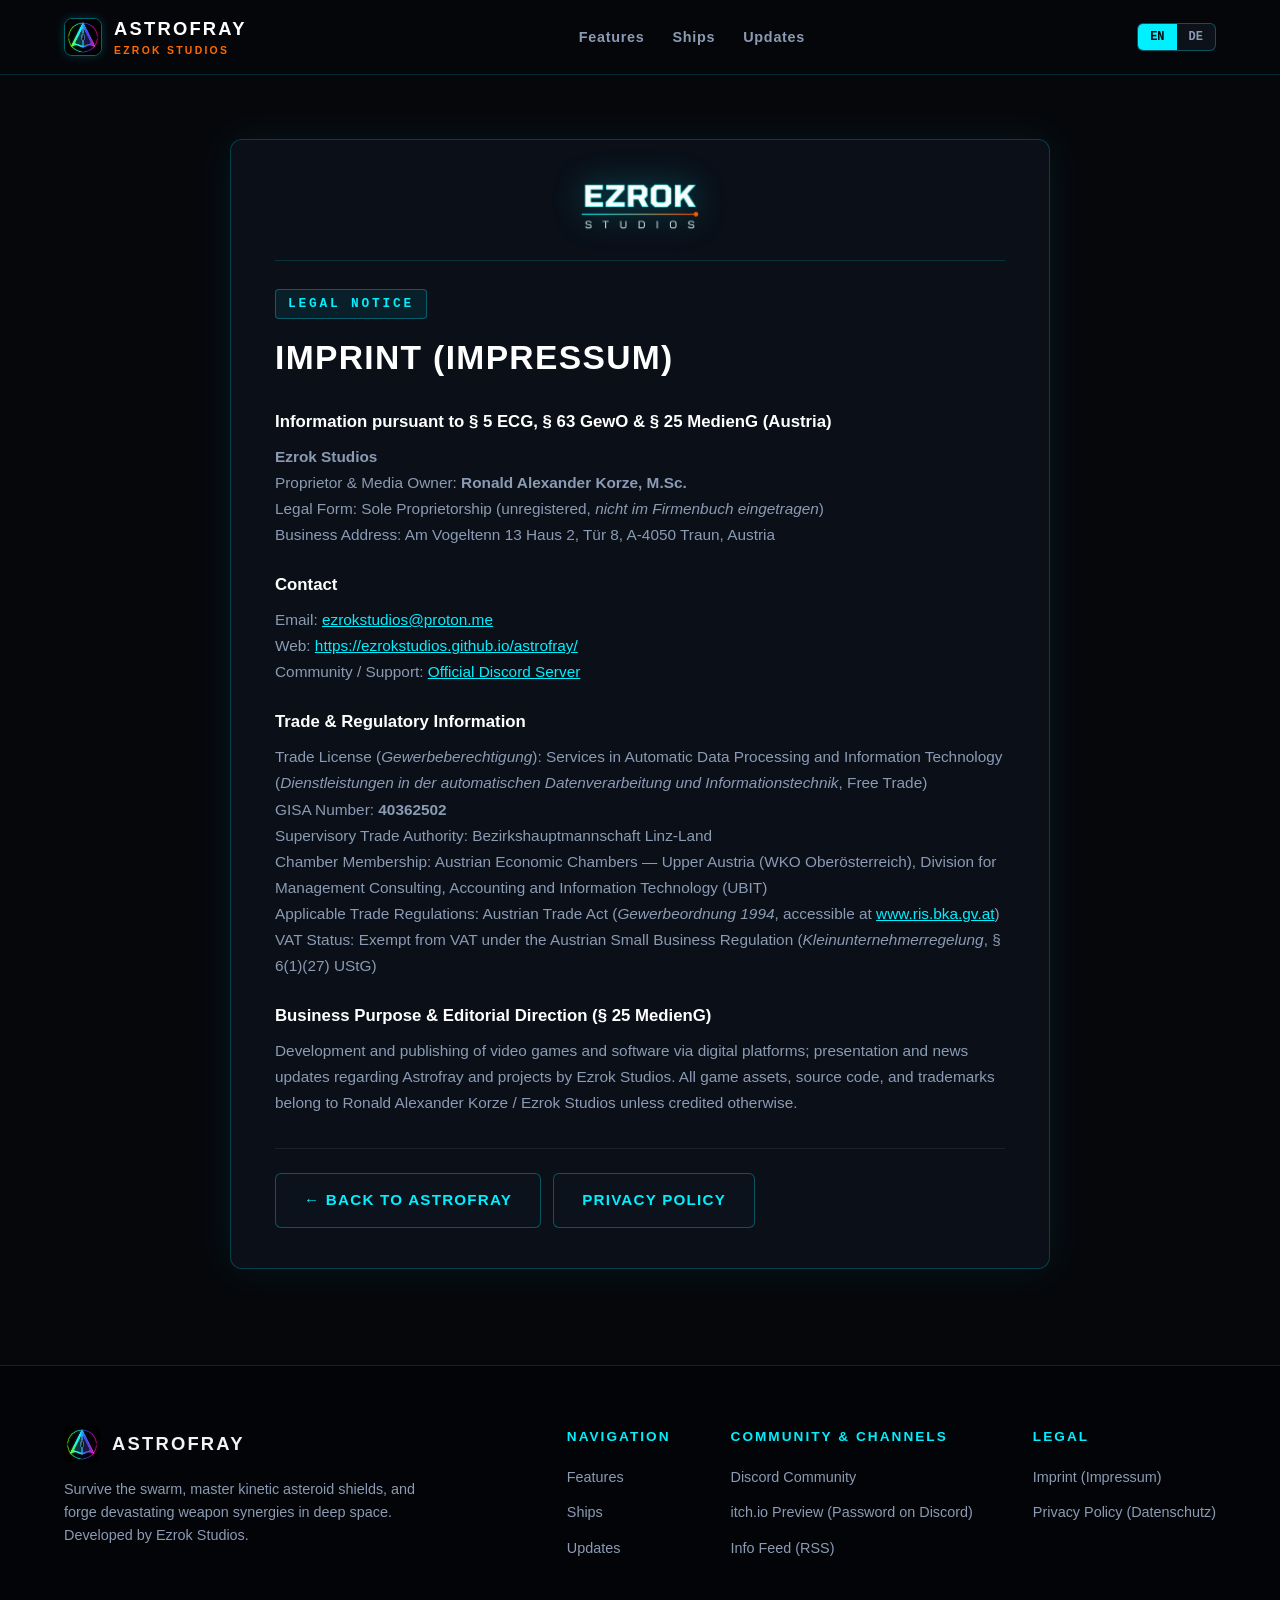
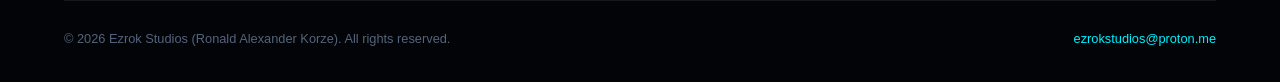
==== commit aa136c45: "update" ====
--- a/impressum.html
+++ b/impressum.html
@@ -16,12 +16,12 @@
   <meta http-equiv="Pragma" content="no-cache">
   <meta http-equiv="Expires" content="0">
 
-  <link rel="icon" href="favicon.ico?v=0.4.4-seo1" sizes="any">
-  <link rel="icon" type="image/png" sizes="48x48" href="assets/favicon-48.png?v=0.4.4-seo1">
-  <link rel="icon" type="image/png" sizes="96x96" href="assets/favicon.png?v=0.4.4-seo1">
-  <link rel="icon" type="image/png" sizes="192x192" href="assets/favicon-192.png?v=0.4.4-seo1">
-  <link rel="apple-touch-icon" sizes="180x180" href="assets/apple-touch-icon.png?v=0.4.4-seo1">
-  <link rel="stylesheet" href="css/styles.css?v=0.4.4-seo1">
+  <link rel="icon" href="favicon.ico?v=0.4.4-media2" sizes="any">
+  <link rel="icon" type="image/png" sizes="48x48" href="assets/favicon-48.png?v=0.4.4-media2">
+  <link rel="icon" type="image/png" sizes="96x96" href="assets/favicon.png?v=0.4.4-media2">
+  <link rel="icon" type="image/png" sizes="192x192" href="assets/favicon-192.png?v=0.4.4-media2">
+  <link rel="apple-touch-icon" sizes="180x180" href="assets/apple-touch-icon.png?v=0.4.4-media2">
+  <link rel="stylesheet" href="css/styles.css?v=0.4.4-media2">
 </head>
 <body data-title-en="Imprint (Impressum) | Astrofray — Ezrok Studios" data-title-de="Impressum &amp; Offenlegung | Astrofray — Ezrok Studios">
 
@@ -31,7 +31,7 @@
   <header class="navbar">
     <div class="container">
       <a href="index.html" class="nav-brand">
-        <img src="assets/game-icon.png?v=0.4.4-seo1" alt="Astrofray Game Icon">
+        <img src="assets/game-icon.png?v=0.4.4-media2" alt="Astrofray Game Icon">
         <div class="brand-text">
           <span class="brand-title">Astrofray</span>
           <span class="brand-sub">Ezrok Studios</span>
@@ -59,7 +59,7 @@
     <div class="container">
       <div class="legal-card">
         <div class="legal-brand-header">
-          <img src="assets/ezrok-studios-logo.png?v=0.4.4-seo1" alt="Ezrok Studios" class="legal-brand-logo">
+          <img src="assets/ezrok-studios-logo.png?v=0.4.4-media2" alt="Ezrok Studios" class="legal-brand-logo">
         </div>
 
         <!-- English Imprint -->
@@ -136,7 +136,7 @@
       <div class="footer-top">
         <div class="footer-brand-info">
           <div class="footer-logo">
-            <img src="assets/game-icon.png?v=0.4.4-seo1" alt="Astrofray Game Icon">
+            <img src="assets/game-icon.png?v=0.4.4-media2" alt="Astrofray Game Icon">
             <span class="brand-title">Astrofray</span>
           </div>
           <p class="footer-desc" data-i18n="footer_desc">
@@ -175,11 +175,11 @@
 
       <div class="footer-bottom">
         <div>&copy; 2026 Ezrok Studios (Ronald Alexander Korze). <span data-i18n="footer_rights">All rights reserved.</span></div>
-        <div>Am Vogeltenn 13 Haus 2, Tür 8, A-4050 Traun, Austria &bull; <a href="mailto:ezrokstudios@proton.me" style="color: var(--neon-cyan); text-decoration: none;">ezrokstudios@proton.me</a></div>
+        <div><a href="mailto:ezrokstudios@proton.me" style="color: var(--neon-cyan); text-decoration: none;">ezrokstudios@proton.me</a></div>
       </div>
     </div>
   </footer>
 
-  <script src="js/main.js?v=0.4.4-seo1"></script>
+  <script src="js/main.js?v=0.4.4-media2"></script>
 </body>
 </html>
--- a/css/styles.css
+++ b/css/styles.css
@@ -370,12 +370,7 @@
   height: auto;
   display: block;
   margin: 0 auto;
-  filter: drop-shadow(0 0 24px rgba(0, 240, 255, 0.35));
-  transition: filter 0.3s ease;
-}
-
-.hero-logo-wrapper:hover .astrofray-logo-canvas {
-  filter: drop-shadow(0 0 36px rgba(0, 240, 255, 0.65)) drop-shadow(0 0 55px rgba(255, 0, 170, 0.5));
+  transition: opacity 0.25s ease;
 }
 
 .astrofray-logo-fallback {
@@ -1225,8 +1220,291 @@
   gap: 12px;
 }
 
+/* COMBAT MEDIA SHOWCASE (TRAILER & SCREENSHOTS) */
+.media-section {
+  padding: 40px 0 72px;
+  position: relative;
+}
+
+.trailer-player-card {
+  position: relative;
+  max-width: 960px;
+  margin: 0 auto 36px auto;
+  aspect-ratio: 16 / 9;
+  border-radius: 12px;
+  overflow: hidden;
+  background: #06070b;
+  border: 1px solid rgba(0, 240, 255, 0.35);
+  box-shadow: 0 0 36px rgba(0, 240, 255, 0.14);
+  cursor: pointer;
+  transition: var(--transition);
+}
+
+.trailer-player-card:hover {
+  border-color: var(--neon-cyan);
+  box-shadow: 0 0 46px rgba(0, 240, 255, 0.28);
+}
+
+.trailer-player-card.is-playing {
+  cursor: default;
+}
+
+.trailer-poster-img {
+  width: 100%;
+  height: 100%;
+  object-fit: cover;
+  display: block;
+  transition: transform 0.45s cubic-bezier(0.16, 1, 0.3, 1), filter 0.35s ease;
+}
+
+.trailer-player-card:hover .trailer-poster-img {
+  transform: scale(1.02);
+  filter: brightness(1.08);
+}
+
+.trailer-poster-overlay {
+  position: absolute;
+  inset: 0;
+  display: flex;
+  flex-direction: column;
+  align-items: center;
+  justify-content: center;
+  gap: 14px;
+  background: radial-gradient(circle at center, rgba(6, 7, 11, 0.25) 0%, rgba(6, 7, 11, 0.65) 100%);
+  transition: background 0.25s ease;
+}
+
+.trailer-player-card:hover .trailer-poster-overlay {
+  background: radial-gradient(circle at center, rgba(6, 7, 11, 0.15) 0%, rgba(6, 7, 11, 0.5) 100%);
+}
+
+.trailer-play-btn {
+  width: 78px;
+  height: 78px;
+  border-radius: 50%;
+  border: 2px solid var(--neon-cyan);
+  background: rgba(6, 7, 11, 0.8);
+  color: var(--neon-cyan);
+  display: flex;
+  align-items: center;
+  justify-content: center;
+  box-shadow: 0 0 28px rgba(0, 240, 255, 0.45);
+  transition: var(--transition);
+  cursor: pointer;
+}
+
+.trailer-player-card:hover .trailer-play-btn {
+  transform: scale(1.1);
+  background: var(--neon-cyan);
+  color: #04070c;
+  box-shadow: 0 0 38px rgba(0, 240, 255, 0.75);
+}
+
+.trailer-play-btn svg {
+  width: 30px;
+  height: 30px;
+  margin-left: 4px;
+  fill: currentColor;
+}
+
+.trailer-cta-label {
+  font-size: 0.85rem;
+  font-weight: 700;
+  letter-spacing: 0.1em;
+  text-transform: uppercase;
+  color: #fff;
+  background: rgba(6, 7, 11, 0.82);
+  border: 1px solid rgba(0, 240, 255, 0.35);
+  padding: 6px 16px;
+  border-radius: 999px;
+}
+
+.trailer-iframe {
+  position: absolute;
+  inset: 0;
+  width: 100%;
+  height: 100%;
+  border: 0;
+}
+
+.screenshots-grid {
+  display: grid;
+  grid-template-columns: repeat(3, 1fr);
+  gap: 20px;
+}
+
+.screenshot-card {
+  position: relative;
+  border-radius: 10px;
+  overflow: hidden;
+  background: var(--bg-card);
+  border: 1px solid var(--panel-border);
+  cursor: pointer;
+  transition: var(--transition);
+  text-align: left;
+  padding: 0;
+}
+
+.screenshot-card:hover {
+  border-color: var(--panel-border-hover);
+  transform: translateY(-3px);
+  box-shadow: 0 10px 26px rgba(0, 240, 255, 0.16);
+}
+
+.screenshot-thumb-wrap {
+  position: relative;
+  aspect-ratio: 16 / 9;
+  overflow: hidden;
+  background: #030407;
+}
+
+.screenshot-thumb-wrap img {
+  width: 100%;
+  height: 100%;
+  object-fit: cover;
+  display: block;
+  transition: transform 0.35s cubic-bezier(0.16, 1, 0.3, 1);
+}
+
+.screenshot-card:hover .screenshot-thumb-wrap img {
+  transform: scale(1.04);
+}
+
+.screenshot-zoom-badge {
+  position: absolute;
+  top: 10px;
+  right: 10px;
+  width: 28px;
+  height: 28px;
+  border-radius: 6px;
+  background: rgba(6, 7, 11, 0.82);
+  border: 1px solid rgba(0, 240, 255, 0.4);
+  color: var(--neon-cyan);
+  display: flex;
+  align-items: center;
+  justify-content: center;
+  font-size: 0.85rem;
+  opacity: 0;
+  transition: opacity 0.2s ease;
+}
+
+.screenshot-card:hover .screenshot-zoom-badge {
+  opacity: 1;
+}
+
+/* LIGHTBOX MODAL */
+.lightbox-overlay {
+  position: fixed;
+  inset: 0;
+  z-index: 2200;
+  background: rgba(3, 4, 8, 0.94);
+  backdrop-filter: blur(8px);
+  display: none;
+  align-items: center;
+  justify-content: center;
+  padding: 24px;
+}
+
+.lightbox-overlay.active {
+  display: flex;
+}
+
+.lightbox-inner {
+  position: relative;
+  max-width: 1120px;
+  width: 100%;
+  background: #090d16;
+  border: 1px solid rgba(0, 240, 255, 0.35);
+  border-radius: 12px;
+  overflow: hidden;
+  box-shadow: 0 0 48px rgba(0, 240, 255, 0.2);
+}
+
+.lightbox-img {
+  width: 100%;
+  max-height: 76vh;
+  object-fit: contain;
+  display: block;
+  background: #030407;
+}
+
+.lightbox-bar {
+  display: flex;
+  align-items: center;
+  justify-content: space-between;
+  gap: 16px;
+  padding: 12px 18px;
+  border-top: 1px solid rgba(0, 240, 255, 0.18);
+}
+
+.lightbox-caption {
+  font-size: 0.92rem;
+  font-weight: 600;
+  color: #fff;
+}
+
+.lightbox-counter {
+  font-family: var(--font-mono);
+  font-size: 0.8rem;
+  color: var(--neon-cyan);
+  white-space: nowrap;
+}
+
+.lightbox-nav {
+  position: absolute;
+  top: 46%;
+  transform: translateY(-50%);
+  width: 44px;
+  height: 44px;
+  border-radius: 50%;
+  border: 1px solid rgba(0, 240, 255, 0.45);
+  background: rgba(6, 7, 11, 0.82);
+  color: var(--neon-cyan);
+  font-size: 1.5rem;
+  line-height: 1;
+  cursor: pointer;
+  display: flex;
+  align-items: center;
+  justify-content: center;
+  transition: var(--transition);
+  z-index: 2;
+}
+
+.lightbox-nav:hover {
+  background: var(--neon-cyan);
+  color: #04070c;
+}
+
+.lightbox-prev { left: 14px; }
+.lightbox-next { right: 14px; }
+
+.lightbox-close {
+  position: absolute;
+  top: 12px;
+  right: 12px;
+  width: 38px;
+  height: 38px;
+  border-radius: 50%;
+  border: 1px solid rgba(255, 255, 255, 0.25);
+  background: rgba(6, 7, 11, 0.85);
+  color: #fff;
+  font-size: 1.4rem;
+  line-height: 1;
+  cursor: pointer;
+  z-index: 3;
+  transition: var(--transition);
+}
+
+.lightbox-close:hover {
+  border-color: var(--neon-cyan);
+  color: var(--neon-cyan);
+}
+
 /* RESPONSIVE BREAKPOINTS */
 @media (max-width: 992px) {
+  .screenshots-grid {
+    grid-template-columns: repeat(2, 1fr);
+  }
   .features-grid {
     grid-template-columns: 1fr;
   }
@@ -1243,7 +1521,18 @@
     display: none;
   }
   .hero {
-    padding: 60px 0 80px;
+    padding: 60px 0 60px;
+  }
+  .screenshots-grid {
+    grid-template-columns: 1fr;
+  }
+  .trailer-play-btn {
+    width: 60px;
+    height: 60px;
+  }
+  .lightbox-nav {
+    width: 36px;
+    height: 36px;
   }
   .hero-actions {
     flex-direction: column;
